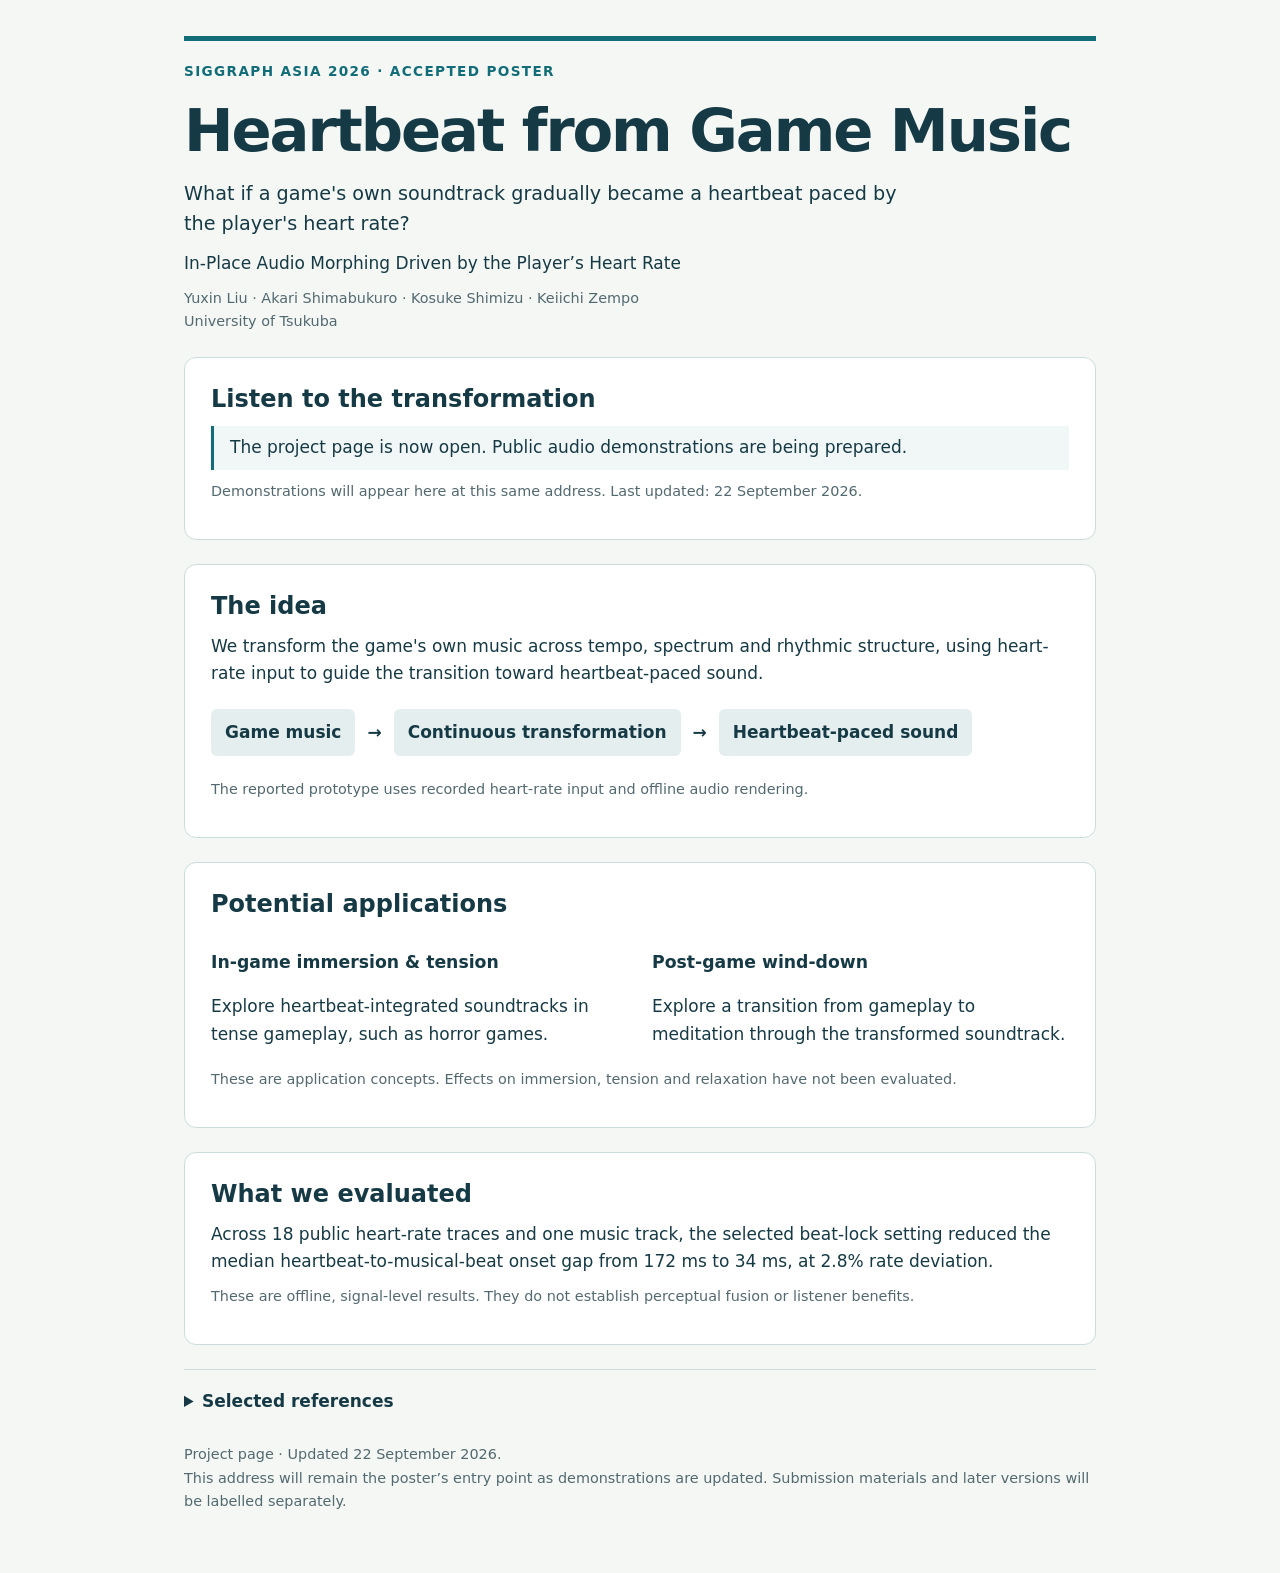
==== index.html @ 66cb7030 "Publish initial ARE project page" ====
<!doctype html>
<html lang="en">
<meta charset="utf-8">
<meta name="viewport" content="width=device-width, initial-scale=1">
<meta name="description" content="Heartbeat from Game Music: a research prototype transforming a game's own soundtrack into heartbeat-paced sound.">
<title>Heartbeat from Game Music</title>
<style>
:root{color-scheme:light;--ink:#163a45;--teal:#126d79;--muted:#536970;--line:#cbdcdd}*{box-sizing:border-box}body{margin:0;background:#f4f7f4;color:var(--ink);font:17px/1.6 system-ui,sans-serif}main{max-width:960px;margin:auto;padding:36px 24px 60px}header{border-top:5px solid var(--teal);padding-top:20px}h1{font-size:clamp(2.2rem,6vw,3.7rem);line-height:1.08;letter-spacing:-.035em;margin:16px 0}h2{font-size:1.5rem;line-height:1.25;margin:0 0 12px}h3{font-size:1.08rem}p{margin:10px 0}.eyebrow{font-size:.85rem;letter-spacing:.1em;text-transform:uppercase;color:var(--teal);font-weight:700}.meta,footer{color:var(--muted);font-size:.9rem}.lead{font-size:1.2rem;max-width:750px}.card{background:white;border:1px solid var(--line);border-radius:12px;padding:26px;margin-top:24px}.flow{display:flex;gap:12px;flex-wrap:wrap;align-items:center;font-weight:650;margin:22px 0}.flow span{padding:10px 14px;background:#e5eeee;border-radius:6px}.grid{display:grid;grid-template-columns:1fr 1fr;gap:24px}a{color:var(--teal);text-underline-offset:3px}a:focus-visible,summary:focus-visible{outline:3px solid #c65d3c;outline-offset:4px}details{margin-top:24px;border-top:1px solid var(--line);padding-top:18px}summary{cursor:pointer;font-weight:650}li{margin:8px 0}footer{margin-top:28px}video{width:100%;background:#10232e;border-radius:6px}.status{border-left:3px solid var(--teal);padding:8px 16px;background:#f1f6f6}@media(max-width:620px){main{padding:24px 16px 40px}.card{padding:20px}.grid{grid-template-columns:1fr;gap:8px}}
</style>
<main>
<header><div class="eyebrow">SIGGRAPH Asia 2026 · Accepted poster</div><h1>Heartbeat from Game Music</h1><p class="lead">What if a game's own soundtrack gradually became a heartbeat paced by the player's heart rate?</p><p>In-Place Audio Morphing Driven by the Player’s Heart Rate</p><p class="meta">Yuxin Liu · Akari Shimabukuro · Kosuke Shimizu · Keiichi Zempo<br>University of Tsukuba</p></header>
<section class="card" aria-labelledby="demo-title"><h2 id="demo-title">Listen to the transformation</h2>
<!-- DEMO START -->
<p class="status">The project page is now open. Public audio demonstrations are being prepared.</p><p class="meta">Demonstrations will appear here at this same address. Last updated: 22 September 2026.</p>
<!-- DEMO END -->
</section>
<section class="card"><h2>The idea</h2><p>We transform the game's own music across tempo, spectrum and rhythmic structure, using heart-rate input to guide the transition toward heartbeat-paced sound.</p><div class="flow" aria-label="Game music transforms continuously into heartbeat-paced sound"><span>Game music</span>→<span>Continuous transformation</span>→<span>Heartbeat-paced sound</span></div><p class="meta">The reported prototype uses recorded heart-rate input and offline audio rendering.</p></section>
<section class="card"><h2>Potential applications</h2><div class="grid"><div><h3>In-game immersion &amp; tension</h3><p>Explore heartbeat-integrated soundtracks in tense gameplay, such as horror games.</p></div><div><h3>Post-game wind-down</h3><p>Explore a transition from gameplay to meditation through the transformed soundtrack.</p></div></div><p class="meta">These are application concepts. Effects on immersion, tension and relaxation have not been evaluated.</p></section>
<section class="card"><h2>What we evaluated</h2><p>Across 18 public heart-rate traces and one music track, the selected beat-lock setting reduced the median heartbeat-to-musical-beat onset gap from 172 ms to 34 ms, at 2.8% rate deviation.</p><p class="meta">These are offline, signal-level results. They do not establish perceptual fusion or listener benefits.</p></section>
<details><summary>Selected references</summary><ol>
<li>Shimabukuro, Ezaki &amp; Zempo (2025). Meditation Support System Utilizing Pseudo-Heartbeat Auditory Feedback to Enhance Cardiac Interoceptive Awareness. AHs ’25. <a href="https://doi.org/10.1145/3745900.3746096">DOI</a></li>
<li>Schmidt et al. (2018). WESAD: A Multimodal Dataset for Wearable Stress and Affect Detection. ICMI.</li>
<li>Healey &amp; Picard (2005). Detecting Stress During Real-World Driving Tasks. Driving-stress recordings (drivedb).</li>
<li>Drake &amp; Botte (1993). Tempo Sensitivity in Auditory Sequences: Evidence for a Multiple-Look Model. Perception &amp; Psychophysics 54, 277–286.</li>
<li>Danielsen et al. (2026). All About That Bass Drum? Asynchrony Effects on the Perceived Timing of Compound Musical Sounds. Annals of the New York Academy of Sciences. <a href="https://doi.org/10.1111/nyas.70306">DOI</a></li>
</ol></details>
<footer>Project page · Updated 22 September 2026.<br>This address will remain the poster’s entry point as demonstrations are updated. Submission materials and later versions will be labelled separately.</footer>
</main>
</html>
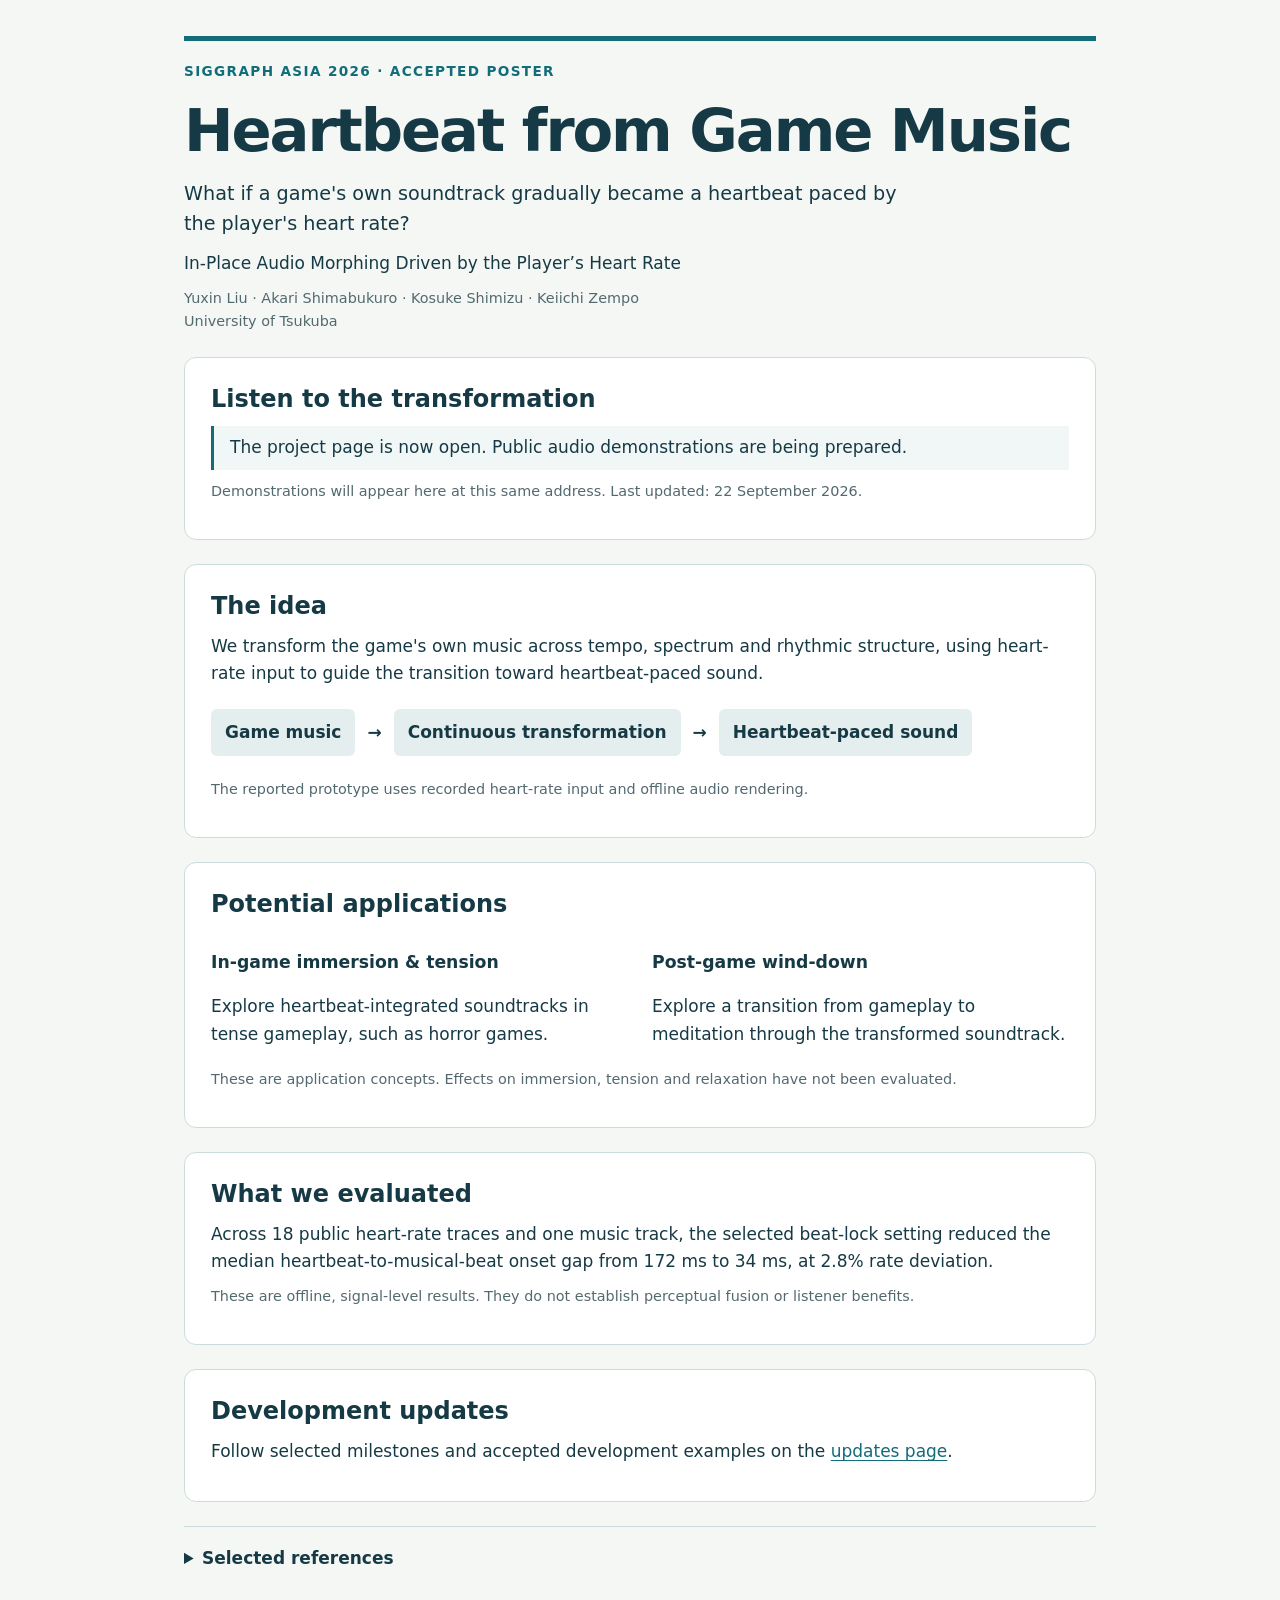
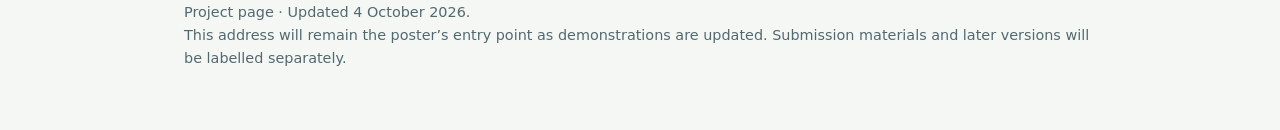
==== commit dbc487a3: "Add selected development milestones and a stable updates page" ====
--- a/index.html
+++ b/index.html
@@ -17,6 +17,7 @@
 <section class="card"><h2>The idea</h2><p>We transform the game's own music across tempo, spectrum and rhythmic structure, using heart-rate input to guide the transition toward heartbeat-paced sound.</p><div class="flow" aria-label="Game music transforms continuously into heartbeat-paced sound"><span>Game music</span>→<span>Continuous transformation</span>→<span>Heartbeat-paced sound</span></div><p class="meta">The reported prototype uses recorded heart-rate input and offline audio rendering.</p></section>
 <section class="card"><h2>Potential applications</h2><div class="grid"><div><h3>In-game immersion &amp; tension</h3><p>Explore heartbeat-integrated soundtracks in tense gameplay, such as horror games.</p></div><div><h3>Post-game wind-down</h3><p>Explore a transition from gameplay to meditation through the transformed soundtrack.</p></div></div><p class="meta">These are application concepts. Effects on immersion, tension and relaxation have not been evaluated.</p></section>
 <section class="card"><h2>What we evaluated</h2><p>Across 18 public heart-rate traces and one music track, the selected beat-lock setting reduced the median heartbeat-to-musical-beat onset gap from 172 ms to 34 ms, at 2.8% rate deviation.</p><p class="meta">These are offline, signal-level results. They do not establish perceptual fusion or listener benefits.</p></section>
+<!-- UPDATES LINK --><section class="card"><h2>Development updates</h2><p>Follow selected milestones and accepted development examples on the <a href="updates.html">updates page</a>.</p></section>
 <details><summary>Selected references</summary><ol>
 <li>Shimabukuro, Ezaki &amp; Zempo (2025). Meditation Support System Utilizing Pseudo-Heartbeat Auditory Feedback to Enhance Cardiac Interoceptive Awareness. AHs ’25. <a href="https://doi.org/10.1145/3745900.3746096">DOI</a></li>
 <li>Schmidt et al. (2018). WESAD: A Multimodal Dataset for Wearable Stress and Affect Detection. ICMI.</li>
@@ -24,6 +25,6 @@
 <li>Drake &amp; Botte (1993). Tempo Sensitivity in Auditory Sequences: Evidence for a Multiple-Look Model. Perception &amp; Psychophysics 54, 277–286.</li>
 <li>Danielsen et al. (2026). All About That Bass Drum? Asynchrony Effects on the Perceived Timing of Compound Musical Sounds. Annals of the New York Academy of Sciences. <a href="https://doi.org/10.1111/nyas.70306">DOI</a></li>
 </ol></details>
-<footer>Project page · Updated 22 September 2026.<br>This address will remain the poster’s entry point as demonstrations are updated. Submission materials and later versions will be labelled separately.</footer>
+<footer>Project page · Updated 4 October 2026.<br>This address will remain the poster’s entry point as demonstrations are updated. Submission materials and later versions will be labelled separately.</footer>
 </main>
-</html>+</html>
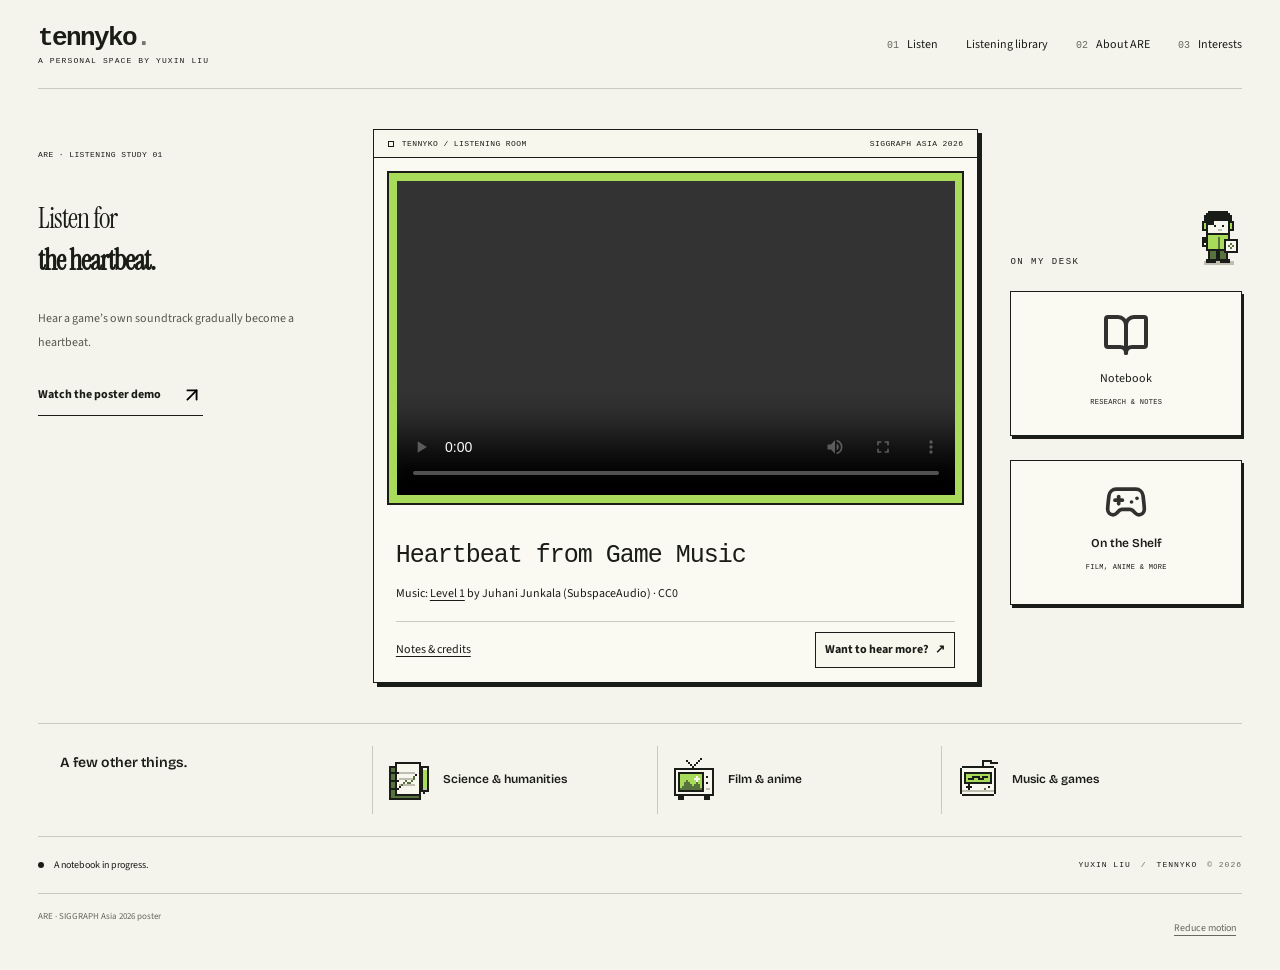
==== commit e9966342: "Publish Sound Desk and approved poster demonstrations" ====
--- a/index.html
+++ b/index.html
@@ -1,30 +1,78 @@
 <!doctype html>
 <html lang="en">
-<meta charset="utf-8">
-<meta name="viewport" content="width=device-width, initial-scale=1">
-<meta name="description" content="Heartbeat from Game Music: a research prototype transforming a game's own soundtrack into heartbeat-paced sound.">
-<title>Heartbeat from Game Music</title>
-<style>
-:root{color-scheme:light;--ink:#163a45;--teal:#126d79;--muted:#536970;--line:#cbdcdd}*{box-sizing:border-box}body{margin:0;background:#f4f7f4;color:var(--ink);font:17px/1.6 system-ui,sans-serif}main{max-width:960px;margin:auto;padding:36px 24px 60px}header{border-top:5px solid var(--teal);padding-top:20px}h1{font-size:clamp(2.2rem,6vw,3.7rem);line-height:1.08;letter-spacing:-.035em;margin:16px 0}h2{font-size:1.5rem;line-height:1.25;margin:0 0 12px}h3{font-size:1.08rem}p{margin:10px 0}.eyebrow{font-size:.85rem;letter-spacing:.1em;text-transform:uppercase;color:var(--teal);font-weight:700}.meta,footer{color:var(--muted);font-size:.9rem}.lead{font-size:1.2rem;max-width:750px}.card{background:white;border:1px solid var(--line);border-radius:12px;padding:26px;margin-top:24px}.flow{display:flex;gap:12px;flex-wrap:wrap;align-items:center;font-weight:650;margin:22px 0}.flow span{padding:10px 14px;background:#e5eeee;border-radius:6px}.grid{display:grid;grid-template-columns:1fr 1fr;gap:24px}a{color:var(--teal);text-underline-offset:3px}a:focus-visible,summary:focus-visible{outline:3px solid #c65d3c;outline-offset:4px}details{margin-top:24px;border-top:1px solid var(--line);padding-top:18px}summary{cursor:pointer;font-weight:650}li{margin:8px 0}footer{margin-top:28px}video{width:100%;background:#10232e;border-radius:6px}.status{border-left:3px solid var(--teal);padding:8px 16px;background:#f1f6f6}@media(max-width:620px){main{padding:24px 16px 40px}.card{padding:20px}.grid{grid-template-columns:1fr;gap:8px}}
-</style>
-<main>
-<header><div class="eyebrow">SIGGRAPH Asia 2026 · Accepted poster</div><h1>Heartbeat from Game Music</h1><p class="lead">What if a game's own soundtrack gradually became a heartbeat paced by the player's heart rate?</p><p>In-Place Audio Morphing Driven by the Player’s Heart Rate</p><p class="meta">Yuxin Liu · Akari Shimabukuro · Kosuke Shimizu · Keiichi Zempo<br>University of Tsukuba</p></header>
-<section class="card" aria-labelledby="demo-title"><h2 id="demo-title">Listen to the transformation</h2>
-<!-- DEMO START -->
-<p class="status">The project page is now open. Public audio demonstrations are being prepared.</p><p class="meta">Demonstrations will appear here at this same address. Last updated: 22 September 2026.</p>
-<!-- DEMO END -->
-</section>
-<section class="card"><h2>The idea</h2><p>We transform the game's own music across tempo, spectrum and rhythmic structure, using heart-rate input to guide the transition toward heartbeat-paced sound.</p><div class="flow" aria-label="Game music transforms continuously into heartbeat-paced sound"><span>Game music</span>→<span>Continuous transformation</span>→<span>Heartbeat-paced sound</span></div><p class="meta">The reported prototype uses recorded heart-rate input and offline audio rendering.</p></section>
-<section class="card"><h2>Potential applications</h2><div class="grid"><div><h3>In-game immersion &amp; tension</h3><p>Explore heartbeat-integrated soundtracks in tense gameplay, such as horror games.</p></div><div><h3>Post-game wind-down</h3><p>Explore a transition from gameplay to meditation through the transformed soundtrack.</p></div></div><p class="meta">These are application concepts. Effects on immersion, tension and relaxation have not been evaluated.</p></section>
-<section class="card"><h2>What we evaluated</h2><p>Across 18 public heart-rate traces and one music track, the selected beat-lock setting reduced the median heartbeat-to-musical-beat onset gap from 172 ms to 34 ms, at 2.8% rate deviation.</p><p class="meta">These are offline, signal-level results. They do not establish perceptual fusion or listener benefits.</p></section>
-<!-- UPDATES LINK --><section class="card"><h2>Development updates</h2><p>Follow selected milestones and accepted development examples on the <a href="updates.html">updates page</a>.</p></section>
-<details><summary>Selected references</summary><ol>
-<li>Shimabukuro, Ezaki &amp; Zempo (2025). Meditation Support System Utilizing Pseudo-Heartbeat Auditory Feedback to Enhance Cardiac Interoceptive Awareness. AHs ’25. <a href="https://doi.org/10.1145/3745900.3746096">DOI</a></li>
-<li>Schmidt et al. (2018). WESAD: A Multimodal Dataset for Wearable Stress and Affect Detection. ICMI.</li>
-<li>Healey &amp; Picard (2005). Detecting Stress During Real-World Driving Tasks. Driving-stress recordings (drivedb).</li>
-<li>Drake &amp; Botte (1993). Tempo Sensitivity in Auditory Sequences: Evidence for a Multiple-Look Model. Perception &amp; Psychophysics 54, 277–286.</li>
-<li>Danielsen et al. (2026). All About That Bass Drum? Asynchrony Effects on the Perceived Timing of Compound Musical Sounds. Annals of the New York Academy of Sciences. <a href="https://doi.org/10.1111/nyas.70306">DOI</a></li>
-</ol></details>
-<footer>Project page · Updated 4 October 2026.<br>This address will remain the poster’s entry point as demonstrations are updated. Submission materials and later versions will be labelled separately.</footer>
-</main>
+<head>
+  <meta charset="utf-8">
+  <meta name="viewport" content="width=device-width,initial-scale=1">
+  <meta name="description" content="Yuxin's personal space for sound experiments, science, films and other interests.">
+  <title>Tennyko — Sound & Other Things</title>
+  <link rel="icon" href="data:,">
+  <link rel="stylesheet" href="style.css?v=20261126-studio">
+  <link rel="stylesheet" href="public.css">
+  <script src="desk-motion.js" defer></script>
+</head>
+<body data-layout="studio">
+<a class="skip" href="#listening">Skip to listening</a>
+<div class="site-shell">
+  <header class="site-header">
+    <a class="wordmark" href="index.html" aria-label="Tennyko home">tennyko<span class="wordmark-dot">.</span><span class="wordmark-caption">A PERSONAL SPACE BY YUXIN LIU</span></a>
+    <nav aria-label="Main navigation">
+      <a href="#listening"><span class="nav-num">01</span> Listen</a>
+      <a href="listening.html">Listening library</a>
+      <a href="project.html"><span class="nav-num">02</span> About ARE</a>
+      <a href="shelf.html"><span class="nav-num">03</span> Interests</a>
+    </nav>
+    <span class="header-note">Notes from a curious mind.<span class="asterisk" aria-hidden="true">✳</span></span>
+  </header>
+
+  <main>
+    <div class="main-composition">
+      <section class="intro">
+        <p class="eyebrow">ARE · LISTENING STUDY 01</p>
+        <h1 class="studio-title">Listen for <span>the heartbeat.</span></h1>
+        <div class="intro-bottom">
+          <p>Hear a game’s own soundtrack gradually become a heartbeat.</p>
+          <a class="text-link" href="#listening">Watch the poster demo <img src="assets/icons/arrow-up-right.svg" alt="" width="22" height="22"></a>
+        </div>
+      </section>
+
+      <section class="listening-panel" id="listening" aria-labelledby="listening-title" tabindex="-1">
+        <div class="studio-window-bar"><span><span class="window-dot"></span> TENNYKO / LISTENING ROOM</span><span>SIGGRAPH ASIA 2026</span></div>
+        <div class="demo-frame">
+          <video class="release-video" controls playsinline preload="metadata" aria-labelledby="listening-title" src="media/poster-demo.mp4"></video>
+        </div>
+        <div class="player-content">
+          <div class="track-heading"><h2 id="listening-title">Heartbeat from Game Music</h2></div>
+          <p class="public-caption">Music: <a class="underlined" href="https://opengameart.org/content/5-chiptunes-action">Level 1</a> by Juhani Junkala (SubspaceAudio) · CC0</p>
+          <div class="player-footer">
+            <a class="underlined" href="project.html">Notes &amp; credits</a>
+            <a href="listening.html">Want to hear more? <span aria-hidden="true">↗</span></a>
+          </div>
+        </div>
+      </section>
+
+      <aside class="desk-side" aria-label="Objects on the desk">
+        <div class="desk-label">
+          ON MY DESK
+          <button type="button" class="desk-mascot" aria-label="Make the desk mascot dance">
+            <img class="mascot-body" src="assets/pixel/desk-mascot.png" alt="" width="48" height="60">
+            <img class="mascot-head" src="assets/pixel/desk-mascot.png" alt="" width="48" height="60">
+          </button>
+        </div>
+        <a class="desk-object notebook" href="notebook.html"><img src="assets/icons/book-open.svg" alt="" width="48" height="48"><span>Notebook</span><small>RESEARCH &amp; NOTES</small></a>
+        <a class="desk-object curiosity" href="shelf.html"><img src="assets/icons/gamepad-2.svg" alt="" width="44" height="44"><span>On the Shelf</span><small>FILM, ANIME &amp; MORE</small></a>
+      </aside>
+    </div>
+
+    <section class="interest-strip" aria-labelledby="interest-heading">
+      <div class="interest-intro"><span class="eyebrow">ALSO ON MY MIND</span><h2 id="interest-heading">A few other things.</h2><p>Different interests. Sometimes connected.</p></div>
+      <a href="shelf.html#science" class="interest-item"><img src="assets/pixel/field-notes.png" alt="" width="48" height="48"><span>Science &amp; humanities<small>QUESTIONS &amp; CONNECTIONS</small></span></a>
+      <a href="shelf.html#film" class="interest-item"><img src="assets/pixel/night-screen.png" alt="" width="48" height="48"><span>Film &amp; anime<small>STORIES &amp; WORLDS</small></span></a>
+      <a href="shelf.html#sound" class="interest-item"><img src="assets/pixel/pocket-sequencer.png" alt="" width="48" height="48"><span>Music &amp; games<small>SOUND &amp; PLAY</small></span></a>
+    </section>
+    <div class="colophon"><p><span class="tiny-dot"></span> A notebook in progress.</p><p>YUXIN LIU <span>/</span> TENNYKO <span>© 2026</span></p></div>
+  </main>
+  <footer class="prototype-footer"><span>ARE · SIGGRAPH Asia 2026 poster</span><button id="motion-toggle" class="motion-toggle" aria-pressed="false">Reduce motion</button></footer>
+</div>
+
+</body>
 </html>
--- a/style.css
+++ b/style.css
@@ -0,0 +1,146 @@
+@charset "UTF-8";
+@import url("assets/fonts/type.css");
+:root{--paper:#f5f4ef;--ink:#242521;--muted:#66685f;--line:#cdcec5;--accent:#d7e0c8;--mono:Consolas,"Courier New",monospace;--sans:Arial,"Microsoft YaHei",sans-serif;--serif:Georgia,"Times New Roman",serif}
+*{box-sizing:border-box}html{scroll-behavior:smooth;scroll-padding-top:80px}body{margin:0;background:var(--paper);color:var(--ink);font:14px/1.6 var(--sans)}button,input{font:inherit}button,a,input{-webkit-tap-highlight-color:transparent}button{cursor:pointer;color:inherit}a{color:inherit;text-decoration:none}button{border:0;background:none}button:disabled{cursor:wait}button:focus-visible,a:focus-visible,input:focus-visible{outline:3px solid #697745;outline-offset:5px}a,button{touch-action:manipulation}img{display:block}button img{pointer-events:none}[hidden]{display:none!important}.sr-only{position:absolute;width:1px;height:1px;overflow:hidden;clip:rect(0,0,0,0)}.skip{position:fixed;top:-90px;left:12px;padding:12px 20px;background:var(--ink);color:white;z-index:20}.skip:focus{top:8px}.tiny-dot{display:inline-block;width:6px;height:6px;border-radius:50%;background:currentColor}.motion-toggle{font:11px var(--sans);min-height:36px;text-decoration:underline;text-underline-offset:4px}.motion-toggle[aria-pressed=true]{font-weight:bold}
+.site-shell{max-width:1480px;margin:auto;padding:0 52px}.site-header{display:flex;align-items:center;gap:40px;border-bottom:1px solid var(--ink);min-height:106px}.wordmark{font:italic bold 38px/.9 var(--serif);letter-spacing:-2px}.wordmark-dot{color:#73796a}.wordmark-caption{display:block;font:8px var(--mono);letter-spacing:1px;margin-top:13px}.site-header nav{display:flex;gap:28px;margin-left:auto}.site-header nav a,.site-header nav button{font:12px var(--sans);padding:12px 0;position:relative}.nav-num{font:10px var(--mono);color:var(--muted);padding-right:6px}.site-header nav a::after,.site-header nav button::after{content:"";position:absolute;height:1px;bottom:6px;left:0;right:100%;background:var(--ink);transition:right .2s}.site-header nav a:hover::after,.site-header nav button:hover::after{right:0}.header-note{font-size:11px;margin-left:20px;display:flex;gap:24px;align-items:center}.asterisk{font-size:40px;line-height:1}
+.main-composition{display:grid;grid-template-columns:minmax(0,1fr) minmax(420px,1fr);gap:70px;padding:50px 0 52px;align-items:center}.eyebrow{font:10px/1.5 var(--mono);letter-spacing:1.6px;margin:0}.intro>.eyebrow{display:flex;gap:12px;align-items:center;margin-bottom:30px;font-size:9px}.intro-bottom{max-width:410px}.intro-bottom p{font-size:13px;line-height:2.1;margin:0 0 20px;color:#56584f}.text-link{display:inline-flex;align-items:center;gap:40px;border-bottom:1px solid var(--ink);padding:9px 0;font-size:13px;font-weight:bold}.text-link img{transition:transform .25s}.text-link:hover img{transform:translate(4px,-4px)}
+.listening-panel{min-width:0;scroll-margin-top:20px}.artwork{background:#252722;color:#f0f0e8;position:relative;overflow:hidden;height:253px;padding:22px 25px;isolation:isolate}.artwork::before{content:"";position:absolute;inset:0;background-image:radial-gradient(#9ca38b55 .65px,transparent .65px);background-size:5px 5px;opacity:.4;z-index:-1}.artwork::after{content:"";position:absolute;width:245px;height:245px;border:1px solid #646959;border-radius:50%;right:-85px;top:-125px;pointer-events:none}.art-top,.art-bottom{display:flex;justify-content:space-between;align-items:center;font:9px/1.3 var(--mono);letter-spacing:1.2px}.art-top img{filter:invert(1);opacity:.7}.art-center{height:151px;position:relative}.wave-wrap{position:absolute;left:17%;right:0;bottom:16px;mix-blend-mode:screen}.wave-wrap img{width:100%;height:100px;object-fit:fill}.art-side{position:absolute;right:8px;top:65px;writing-mode:vertical-rl;font:7px var(--mono);letter-spacing:2px;color:#a7ac9c}.art-bottom{border-top:1px solid #62675a;padding-top:9px;position:relative}.artwork[data-variant=morph]{background:#383e33}.orbit{display:none}.studio-window-bar{display:none}
+.player-content{padding-top:20px}.track-heading{display:flex;align-items:center;justify-content:space-between;gap:12px;margin-bottom:18px}.track-heading .eyebrow{font-size:8px;letter-spacing:1px;color:var(--muted)}.track-heading h2{font:30px/1.3 var(--serif);letter-spacing:-1px;margin:5px 0 0}.variant-picker{display:grid;grid-template-columns:1fr 1fr;border:1px solid var(--ink);gap:0}.variant-picker button{display:flex;align-items:center;gap:10px;min-height:51px;text-align:left;padding:8px 12px;font-size:12px}.variant-picker button+button{border-left:1px solid var(--ink)}.variant-picker button[aria-pressed=true]{background:var(--ink);color:var(--paper)}.variant-picker button:hover:not([aria-pressed=true]){background:#e2e4d9}.variant-letter{font:16px var(--serif)}.variant-picker small{display:block;font:8px var(--mono);opacity:.65;margin-top:2px}.variant-length{font:9px var(--mono);margin-left:auto}.track-note{font-size:11px;color:var(--muted);min-height:36px;margin:12px 0 4px;line-height:1.7}.transport{display:flex;align-items:center;gap:16px}.play-button{display:grid;place-items:center;min-width:44px;height:44px;border:1px solid var(--ink);border-radius:50%;transition:background .2s,transform .2s}.play-button:hover{background:var(--accent);transform:scale(1.04)}.play-button img{width:18px}.scrubber{flex:1;min-width:0}input[type=range]{width:100%;height:24px;margin:0;cursor:pointer;appearance:none;background:transparent}input[type=range]::-webkit-slider-runnable-track{height:2px;background:var(--line)}input[type=range]::-webkit-slider-thumb{appearance:none;height:10px;width:10px;background:var(--ink);border-radius:50%;margin-top:-4px}input[type=range]::-moz-range-track{height:2px;background:var(--line)}input[type=range]::-moz-range-thumb{height:10px;width:10px;background:var(--ink);border:0}.time-row{display:flex;justify-content:space-between;font:9px var(--mono);color:var(--muted)}#play-status{font:10px var(--sans)}.mute-button{padding:10px;min-width:42px}.mute-button[aria-pressed=true]{opacity:.5}.player-footer{display:flex;justify-content:space-between;align-items:center;gap:8px;margin-top:18px;border-top:1px solid var(--line);padding-top:10px;font-size:9px;color:var(--muted)}.player-footer>span{display:flex;gap:7px;align-items:center}.player-footer button{font-size:9px;padding:5px 0}.audio-error{font-size:12px;color:#9d3023;padding:8px;border:1px solid currentColor}.desk-side{display:none}
+.interest-strip{display:grid;grid-template-columns:1.1fr 1fr 1fr 1fr;border-top:1px solid var(--ink);border-bottom:1px solid var(--ink);padding:24px 0;gap:0}.interest-intro{padding-right:15px}.interest-intro .eyebrow{font-size:8px;color:var(--muted)}.interest-intro h2{font-size:16px;font-weight:400;margin:6px 0 3px}.interest-intro p{font-size:10px;color:var(--muted);margin:0}.interest-item{
+  display:flex;align-items:center;gap:10px;min-width:0;min-height:68px;
+  border-left:1px solid var(--line);padding:8px 16px;text-align:left;
+  transition:background .2s;
+}.interest-item>img{
+  flex:none;width:48px;height:48px;image-rendering:pixelated;
+  transition:transform .24s cubic-bezier(.2,.8,.3,1.3);
+}.interest-item>span{font-size:12px}.interest-item small{display:block;font:7px/1.8 var(--mono);color:var(--muted);margin-top:6px;letter-spacing:.5px}.interest-item:hover,.interest-item:focus-visible{background:var(--ink-green,#a7db59)}.interest-item:hover>img,.interest-item:focus-visible>img{transform:translateY(-4px) rotate(-7deg)}
+.interest-item:active{background:var(--ink-green,#a7db59)}.colophon{display:flex;justify-content:space-between;gap:20px;padding:13px 0;font-size:10px}.colophon p{display:flex;gap:10px;align-items:center;margin:0}.colophon p:last-child{font:8px var(--mono);letter-spacing:1px}.colophon p:last-child span{color:var(--muted)}.prototype-footer{font-size:9px;color:var(--muted);border-top:1px solid var(--line);padding:16px 0 24px;display:flex;justify-content:space-between;gap:15px}.prototype-footer button{font-size:10px;white-space:nowrap}
+dialog{width:min(540px,calc(100% - 32px));max-height:85vh;background:var(--paper);color:var(--ink);border:1px solid var(--ink);padding:28px;box-shadow:10px 10px 0 #292b2320}dialog::backdrop{background:#24252180;backdrop-filter:blur(4px)}.dialog-top{display:flex;justify-content:space-between;align-items:center}.dialog-top button{min-width:44px;min-height:44px;display:grid;place-items:center}dialog h2{font-size:27px;font-weight:400;margin:15px 0 22px}#dialog-content{font-size:14px;line-height:1.9;color:#51544a}#dialog-content a{text-decoration:underline;text-underline-offset:3px}#dialog-content ul{padding-left:22px}#dialog-content small{font-size:11px}#dialog-content .dialog-callout{border-left:2px solid #7c866e;padding-left:15px}.dialog-done{margin-top:18px;border-bottom:1px solid var(--ink);padding:10px 0;display:flex;width:100%;justify-content:space-between}
+
+/* B changes the composition into a desktop with a sidebar and an instrument window. */
+body[data-layout=studio]{--paper:#e9ebe4;--line:#bec3b6;--ink:#293025;background-color:var(--paper);background-image:radial-gradient(#aeb5a355 .8px,transparent .8px);background-size:14px 14px}
+[data-layout=studio] .site-shell{max-width:1480px;padding:0 38px}[data-layout=studio] .site-header{min-height:89px;border-bottom:1px solid var(--line)}[data-layout=studio] .wordmark{font:bold 26px var(--mono);letter-spacing:-1.6px}[data-layout=studio] .wordmark-caption{font-size:8px;letter-spacing:1.1px;margin-top:3px}[data-layout=studio] .header-note{display:none}[data-layout=studio] .main-composition{grid-template-columns:minmax(190px,.85fr) minmax(390px,1.7fr) minmax(145px,.65fr);gap:32px;padding:40px 0;align-items:center}[data-layout=studio] .intro{align-self:start;padding-top:18px}[data-layout=studio] .intro>.eyebrow{font-size:8px;letter-spacing:.4px;display:block;line-height:2;max-width:180px;margin-bottom:35px}[data-layout=studio] .studio-title{display:block!important;font:28px/1.5 var(--sans);font-weight:500;letter-spacing:-1px;margin:0 0 25px}[data-layout=studio] .studio-title span{display:block;font-weight:bold}[data-layout=studio] .intro-bottom p{font-size:12px;line-height:2}[data-layout=studio] .intro-bottom p br{display:none}[data-layout=studio] .text-link{font-size:12px;gap:20px}[data-layout=studio] .listening-panel{border:1px solid var(--ink);box-shadow:6px 6px 0 #8e97855c;background:#f6f7ef}[data-layout=studio] .studio-window-bar{display:flex;justify-content:space-between;gap:12px;border-bottom:1px solid var(--ink);padding:9px 14px;font:8px var(--mono);letter-spacing:.4px;background:#dce1d3}[data-layout=studio] .studio-window-bar>span:first-child{display:flex;align-items:center;gap:8px}.window-dot{width:6px;height:6px;border:1px solid var(--ink)}[data-layout=studio] .artwork{margin:13px 13px 0;height:249px;border:1px solid #333a2c;background:#20261d}[data-layout=studio] .artwork::before{background-image:linear-gradient(#ffffff05 1px,transparent 1px);background-size:100% 4px;opacity:1}[data-layout=studio] .artwork::after{display:none}[data-layout=studio] .art-center{height:145px}[data-layout=studio] .orbit{display:block;position:absolute;left:50%;top:50%;width:158px;height:158px;transform:translate(-50%,-50%);border-radius:50%;border:1px solid #899a75;background:repeating-radial-gradient(circle at center,#353e2d 0px,#353e2d 1px,#20261d 2px,#20261d 7px);box-shadow:0 0 0 7px #20261d,0 0 0 8px #59694b}.disc-center{position:absolute;inset:51px;border:1px solid #b2bba6;background:#b2bba6;border-radius:50%}.disc-center::after{content:"";position:absolute;inset:21px;border-radius:50%;background:#20261d}.orbit-label{position:absolute;top:19px;left:29px;font:6px var(--mono);letter-spacing:.8px;color:#c2ccb7}[data-layout=studio] .wave-wrap{left:0;right:0;bottom:17px;opacity:.6}[data-layout=studio] .wave-wrap img{height:100px}[data-layout=studio] .art-bottom{border-top:0}[data-layout=studio] .art-top{font-size:8px}[data-layout=studio] .player-content{padding:18px 22px 14px}[data-layout=studio] .track-heading h2{font:25px var(--mono);letter-spacing:-1px}[data-layout=studio] .track-heading{margin-bottom:14px}[data-layout=studio] .variant-picker button{min-height:48px}[data-layout=studio] .play-button{border-radius:2px;background:#dce3d1;box-shadow:2px 2px 0 #a4ae99}[data-layout=studio] .play-button:hover{transform:translate(-1px,-1px)}[data-layout=studio] .track-note{font-size:10px;margin-top:10px;min-height:34px}[data-layout=studio] .desk-side{display:flex;flex-direction:column;gap:24px;align-self:center;min-width:0}.desk-label{
+  display:flex;align-items:end;justify-content:space-between;gap:4px;
+  font:9px var(--mono);letter-spacing:1.5px;
+}
+.desk-object{display:flex;flex-direction:column;gap:10px;padding:19px 14px;align-items:center;border:1px solid #68735d;min-height:145px;background:#f3f4ec;box-shadow:3px 3px 0 #b7c0ac;transition:transform .2s,box-shadow .2s}.desk-object>span{font-size:12px}.desk-object small{font:7px var(--mono);text-align:center;letter-spacing:.3px}.desk-object img{opacity:.8}.desk-object:hover{transform:translate(-2px,-4px) rotate(-2deg);box-shadow:5px 7px 0 #b7c0ac}.curiosity{background:#dce2d2}.desk-note{position:relative;border-top:1px solid var(--ink);padding-top:12px;transform:rotate(-3deg)}.desk-note p{font-size:11px;line-height:1.8}.desk-note small{font:7px var(--mono);color:var(--muted)}[data-layout=studio] .interest-strip{background:#f4f5ee;padding:22px;border:1px solid var(--line);gap:6px}[data-layout=studio] .interest-intro h2{font-size:14px}[data-layout=studio] .interest-item{padding:8px 12px}[data-layout=studio] .colophon{padding:20px 0}
+
+@media(min-width:1450px){.main-composition{gap:110px}.artwork{height:280px}.art-center{height:178px}}
+@media(max-width:1100px){.site-shell{padding:0 32px}.header-note{display:none}.main-composition{gap:36px;grid-template-columns:minmax(0,1fr) minmax(360px,1fr)}.intro-bottom p{font-size:12px}.interest-item{padding:8px 10px}.interest-item small{font-size:6px}[data-layout=studio] .main-composition{grid-template-columns:minmax(160px,.7fr) minmax(360px,1.6fr);gap:30px}[data-layout=studio] .desk-side{grid-column:1/-1;display:grid;grid-template-columns:150px 1fr 1fr 1fr;align-items:center;gap:20px}[data-layout=studio] .desk-object{min-height:100px;padding:12px;gap:4px}[data-layout=studio] .desk-object img{width:28px;height:28px}[data-layout=studio] .desk-note{border:0}}
+@media(max-width:760px){.motion-toggle{margin-left:auto;font-size:10px}.site-shell,[data-layout=studio] .site-shell{padding:0 20px}.site-header,[data-layout=studio] .site-header{min-height:86px;gap:15px}.wordmark{font-size:29px}.wordmark-caption{font-size:6px;letter-spacing:.5px}.site-header nav{gap:15px}.site-header nav a,.site-header nav button{font-size:11px}.nav-num{display:none}.main-composition{grid-template-columns:1fr;gap:34px;padding:28px 0 30px}.intro>.eyebrow{margin-bottom:18px;font-size:8px}.intro-bottom{max-width:100%;display:flex;gap:20px;align-items:end;justify-content:space-between}.intro-bottom p{font-size:11px;margin:0;max-width:260px}.intro-bottom p br{display:none}.text-link{font-size:11px;gap:8px;white-space:nowrap}.text-link img{width:17px}.artwork{height:235px;padding:18px 22px}.art-center{height:140px}.track-heading h2{font-size:28px}.track-heading .eyebrow{font-size:7px}.interest-strip{grid-template-columns:1fr;gap:18px;padding:22px 0}.interest-intro{padding-bottom:5px}.interest-item{border-left:0;border-top:1px solid var(--line);padding:6px 10px;gap:14px}.interest-item small{font-size:8px;margin-top:2px}.colophon{font-size:9px;align-items:start}.colophon p:first-child{max-width:170px}.colophon p:last-child{font-size:7px;gap:5px}.prototype-footer{font-size:8px;line-height:1.8;align-items:start}.prototype-footer>span{max-width:230px}dialog{padding:20px}dialog h2{font-size:23px}#dialog-content{font-size:13px}[data-layout=studio] .main-composition{grid-template-columns:1fr;gap:25px;padding:26px 0}[data-layout=studio] .intro{padding:0;display:grid;grid-template-columns:1fr;gap:0}[data-layout=studio] .intro>.eyebrow{max-width:none;margin:0 0 12px;font-size:7px;letter-spacing:1px}[data-layout=studio] .studio-title{font-size:26px;margin:0 0 15px;letter-spacing:0}[data-layout=studio] .studio-title br{display:none}[data-layout=studio] .studio-title span{display:inline}[data-layout=studio] .intro-bottom p{font-size:11px;line-height:1.9}[data-layout=studio] .wordmark{font-size:23px}[data-layout=studio] .wordmark-caption{font-size:5px;letter-spacing:.5px}[data-layout=studio] .artwork{height:230px;margin:9px 9px 0;padding:16px}[data-layout=studio] .art-center{height:143px}[data-layout=studio] .player-content{padding:16px}[data-layout=studio] .desk-side{grid-template-columns:1fr 1fr;gap:14px}[data-layout=studio] .desk-label{grid-column:1/-1;margin:12px 0 0}[data-layout=studio] .desk-note{display:none}[data-layout=studio] .desk-object{min-height:110px;gap:8px}[data-layout=studio] .interest-strip{padding:18px}[data-layout=studio] .interest-item{padding:6px 10px}[data-layout=studio] .studio-window-bar{font-size:7px;padding:10px}.variant-picker button{padding:9px;gap:8px}.variant-length{font-size:8px}}
+/* Vinyl revision: the record is the artwork; the measured waveform stays secondary. */
+.tonearm,.record-hint{display:none}
+[data-layout=studio]{--record-paper:#f8f7ee;--ink-green:#a7db59}
+body[data-layout=studio]{--paper:#f5f4ec;--ink:#1a1d17;--line:#c9cabf;background-image:none}
+[data-layout=studio] .studio-window-bar{background:#f8f7ee;font-size:8px}
+[data-layout=studio] .listening-panel{background:#faf9f2;box-shadow:4px 4px 0 var(--ink)}
+[data-layout=studio] .artwork{height:337px;margin:13px 13px 0;padding:17px 22px;background:var(--ink-green);color:var(--ink);border:2px solid var(--ink)}
+[data-layout=studio] .artwork::before{
+  background:radial-gradient(#1a1d1770 .8px,transparent .9px);
+  background-size:5px 5px;
+  mask-image:linear-gradient(141deg,#000 3%,transparent 58%);
+  opacity:.8;
+}
+[data-layout=studio] .art-top{position:relative;z-index:2;font-size:8px;color:var(--ink)}
+[data-layout=studio] .art-top > span{
+  padding:6px 8px;
+  margin-block:-4px;
+  background:var(--record-paper);
+  border:1px solid var(--ink);
+  box-shadow:2px 2px 0 var(--ink);
+  font-weight:bold;
+}
+[data-layout=studio] .art-top img{filter:none;width:20px;height:20px}
+[data-layout=studio] .art-center{height:239px}
+[data-layout=studio] .orbit{left:44%;top:48%;width:224px;height:224px;border:0;padding:0;background:none;box-shadow:0 6px 7px #25251e50;isolation:isolate}
+[data-layout=studio] .orbit:focus-visible{outline-color:#585d46;outline-offset:8px}
+.record-spin{position:absolute;inset:0;border-radius:50%;border:5px solid #191918;background:repeating-radial-gradient(circle at center,#171716 0px,#171716 2px,#33332f 2.5px,#171716 3.2px,#171716 5px);animation:record-turn 8s linear infinite;animation-play-state:paused}
+.record-spin::before{content:"";position:absolute;inset:0;border-radius:50%;background:conic-gradient(from 15deg,transparent 0deg,#ddd8bb25 28deg,transparent 65deg,transparent 170deg,#e6e2cc1a 204deg,transparent 235deg);pointer-events:none}
+.record-label{position:absolute;inset:62px;background:var(--record-paper);border:1px solid #c9c1ac;border-radius:50%;display:flex;align-items:center;flex-direction:column;color:#252623;font-family:var(--mono);overflow:hidden}
+.record-imprint{font-size:5px;letter-spacing:1px;margin-top:12px}
+.record-label strong{font:italic 17px/1 var(--serif);margin-top:4px}
+.record-side{font-size:6px;letter-spacing:1px;margin-top:5px}
+.spindle{width:7px;height:7px;border-radius:50%;background:#b6b5af;border:2px solid #292926;margin-top:5px}
+.record-edition{font-size:4px;letter-spacing:.3px;position:absolute;bottom:12px;white-space:nowrap}
+[data-layout=studio] .artwork[data-variant=morph]{--record-paper:#d9f2ad}
+[data-layout=studio] .artwork[data-playing=true] .record-spin{animation-play-state:running}
+[data-layout=studio] .tonearm{display:block;position:absolute;width:110px;height:190px;top:-8px;right:8px;transform-origin:90px 15px;transform:rotate(-24deg);transition:transform .65s cubic-bezier(.2,.8,.2,1);pointer-events:none;z-index:3}
+.tonearm::before{content:"";position:absolute;right:4px;top:0;width:32px;height:32px;background:#63635b;border:7px solid #aaa89e;border-radius:50%;box-shadow:0 2px 4px #0003}
+.tonearm-rod{position:absolute;right:17px;top:15px;height:144px;width:6px;background:linear-gradient(90deg,#57584e,#c6c5ba,#68695f);transform-origin:3px 0;transform:rotate(21deg);box-shadow:1px 1px 2px #0005}
+.tonearm-head{position:absolute;right:69px;top:143px;width:14px;height:27px;background:#3d3e37;border:1px solid #626358;transform:rotate(21deg)}
+[data-layout=studio] .artwork[data-playing=true] .tonearm{transform:rotate(55deg)}
+[data-layout=studio] .record-hint{display:block;position:absolute;bottom:16px;right:0;padding:3px 6px;background:var(--ink);color:#f8f7ee;font:7px/1.7 var(--mono);letter-spacing:.7px;text-align:left}
+[data-layout=studio] .wave-wrap{left:0;right:37%;height:23px;bottom:-9px;opacity:.9;mix-blend-mode:multiply;filter:brightness(.35)}
+[data-layout=studio] .wave-wrap img{height:23px}
+[data-layout=studio] .art-bottom{color:var(--ink);border-top:1px solid var(--ink);padding-top:9px;font-weight:bold}
+[data-layout=studio] .art-side{display:none}
+[data-layout=studio] .desk-object{background:#faf9f2;box-shadow:2px 3px 0 var(--ink);border-color:var(--ink)}
+[data-layout=studio] .desk-object:hover,[data-layout=studio] .desk-object:focus-visible{background:var(--ink-green);box-shadow:5px 7px 0 var(--ink)}
+[data-layout=studio] .variant-picker button[aria-pressed=true] .variant-letter{color:var(--ink-green)}
+[data-layout=studio] .play-button{background:var(--ink-green);box-shadow:2px 2px 0 var(--ink)}
+[data-layout=studio] .interest-strip{background:transparent;border-left:0;border-right:0}
+[data-layout=studio] .variant-picker small,
+[data-layout=studio] .interest-intro .eyebrow,
+[data-layout=studio] .interest-intro p,
+[data-layout=studio] .interest-item small{display:none}
+
+@media(min-width:761px) and (max-width:1100px){
+  [data-layout=studio] .desk-side{grid-template-columns:150px 1fr 1fr}
+}
+@media(max-width:760px){
+  .site-header nav{flex-wrap:wrap;justify-content:flex-end;gap:0 12px}
+}
+
+@keyframes record-turn{to{transform:rotate(360deg)}}
+@media(max-width:760px){[data-layout=studio] .artwork{height:310px;margin:9px 9px 0;padding:16px}[data-layout=studio] .art-center{height:216px}[data-layout=studio] .orbit{width:202px;height:202px;left:43%;top:49%}.record-label{inset:53px}.record-label strong{font-size:16px}[data-layout=studio] .tonearm{right:-8px;top:1px;transform:rotate(-25deg) scale(.88)}[data-layout=studio] .artwork[data-playing=true] .tonearm{transform:rotate(55deg) scale(.88)}[data-layout=studio] .record-hint{font-size:6px;bottom:10px}}
+@media(prefers-reduced-motion:reduce){html{scroll-behavior:auto}*,*::before,*::after{animation:none!important;transition:none!important}}
+body.reduce-motion *,body.reduce-motion *::before,body.reduce-motion *::after{animation:none!important;transition:none!important}
+html:has(body.reduce-motion){scroll-behavior:auto}
+
+.player-footer{flex-wrap:wrap}
+.player-footer a{
+  display:inline-flex;align-items:center;gap:6px;min-height:36px;padding:4px 9px;
+  border:1px solid var(--ink);background:var(--record-paper);color:var(--ink);font-size:12px;font-weight:bold;
+}
+.player-footer a:hover,.player-footer a:focus-visible{background:var(--ink-green)}
+:root{
+  --display:"Instrument Serif",Georgia,"Times New Roman",serif;
+  --sans:"Source Sans 3",Arial,"Microsoft YaHei",sans-serif;
+  --interest-font:"Bricolage Grotesque",var(--sans);
+}
+[data-layout=studio] .studio-title,.track-heading h2,dialog h2{font-family:var(--display)}
+[data-layout=studio] .interest-intro h2,.interest-item>span,.curiosity>span{
+  font-family:var(--interest-font);font-weight:600;
+}
+.desk-mascot{position:relative;flex:none;padding:0;image-rendering:pixelated}
+.desk-object{text-align:center}
+/* Split the sprite at the neckline so the record sleeve and feet stay put. */
+.mascot-body{clip-path:inset(28px 0 0)}
+.mascot-head{
+  position:absolute;inset:0;clip-path:inset(0 0 32px);
+  transform-origin:50% 36%;animation:var(--mascot-nod,none) 1.2s steps(1,end) infinite;
+}
+.desk-mascot::before,.desk-mascot::after{
+  content:"";position:absolute;z-index:1;top:12px;left:4px;width:12px;height:14px;
+  background:var(--ink);opacity:var(--mascot-notes,0);pointer-events:none;
+  clip-path:polygon(50% 0,100% 0,100% 28.57%,66.67% 28.57%,66.67% 100%,0 100%,0 71.43%,50% 71.43%);
+  --note-drift:-14px;
+  animation:var(--mascot-jump,none) 1.2s steps(5,end) infinite;
+}
+.desk-mascot::after{
+  top:5px;left:auto;right:3px;background:#476923;--note-drift:10px;animation-delay:-.6s;
+}
+.desk-mascot[data-dancing]{--mascot-nod:mascot-nod;--mascot-jump:mascot-note;--mascot-notes:1}
+@media(any-hover:hover){
+  .desk-mascot:hover{--mascot-nod:mascot-nod;--mascot-jump:mascot-note;--mascot-notes:1}
+}
+@keyframes mascot-nod{
+  24%{transform:translateY(2px) rotate(5deg)}
+  50%{transform:none}
+  74%{transform:translateY(2px) rotate(-5deg)}
+}
+@keyframes mascot-note{
+  0%{opacity:0;transform:translate(0,3px)}
+  22%,65%{opacity:1}
+  100%{opacity:0;transform:translate(var(--note-drift),-18px)}
+}
--- a/public.css
+++ b/public.css
@@ -0,0 +1,5 @@
+.release-video{display:block;width:100%;aspect-ratio:16/9;background:var(--ink)}
+.demo-frame{margin:13px;padding:8px;border:2px solid var(--ink);background:var(--ink-green)}
+.underlined{text-decoration:underline;text-underline-offset:3px}
+.player-footer .underlined{display:inline;padding:4px 0;min-height:auto;border:0;background:none;font-weight:400}
+.public-caption{margin:8px 0 0;font-size:12px}
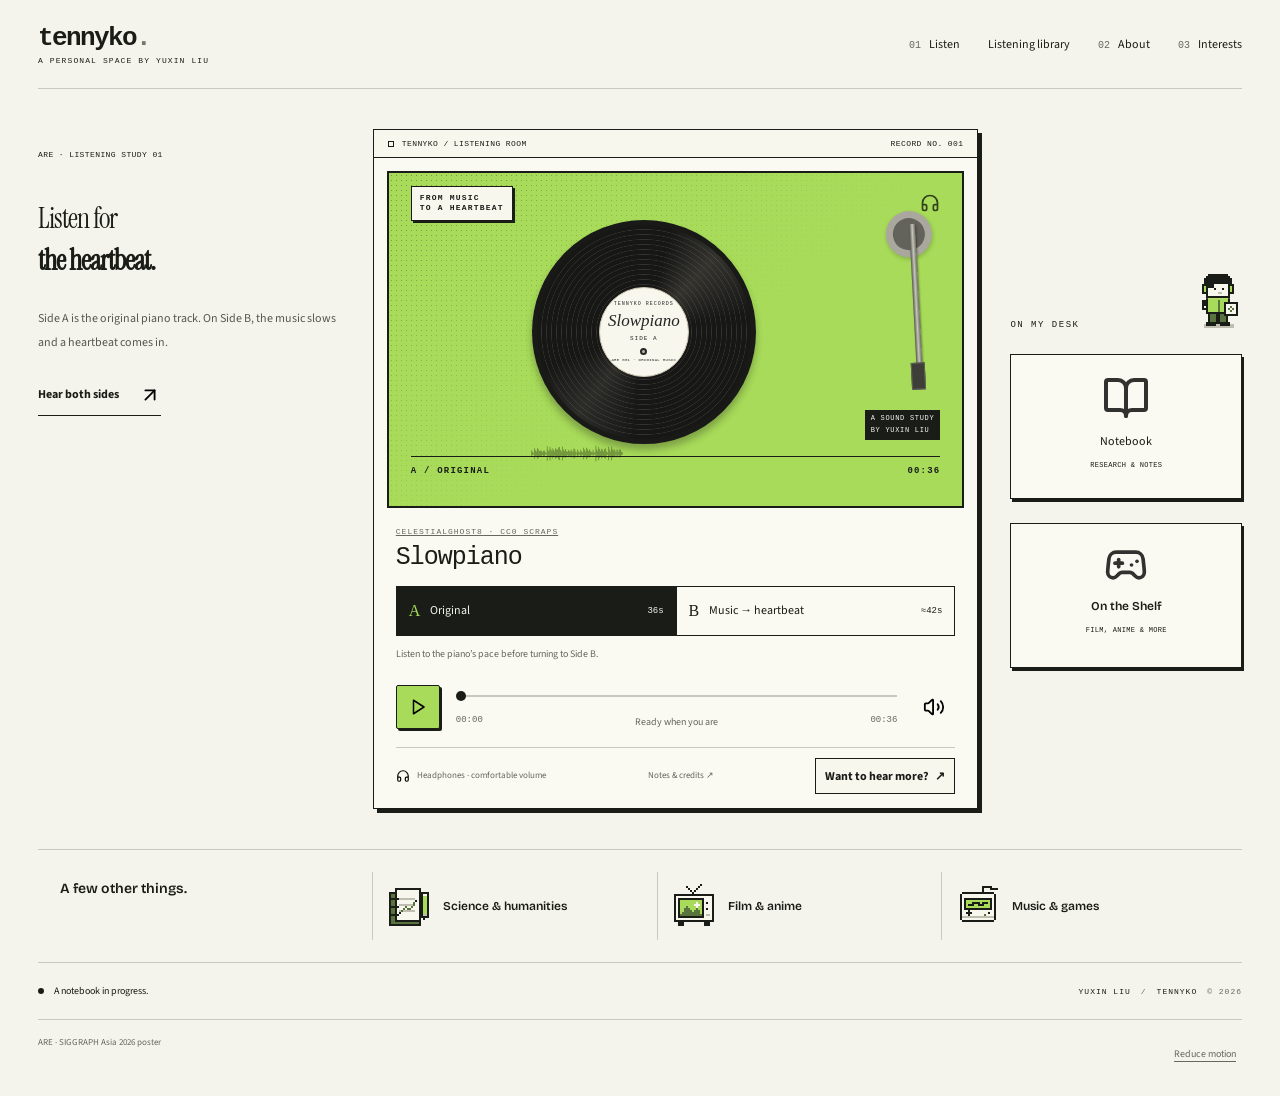
==== commit c3dd86a8: "Lead with the Sound Desk record and expand the listening library" ====
--- a/index.html
+++ b/index.html
@@ -6,9 +6,9 @@
   <meta name="description" content="Yuxin's personal space for sound experiments, science, films and other interests.">
   <title>Tennyko — Sound & Other Things</title>
   <link rel="icon" href="data:,">
-  <link rel="stylesheet" href="style.css?v=20261126-studio">
-  <link rel="stylesheet" href="public.css">
-  <script src="desk-motion.js" defer></script>
+  <link rel="stylesheet" href="style.css?v=20261126-record">
+  <script src="assets/vendor/anime.umd.min.js" defer></script>
+  <script src="app.js?v=20261126-record" defer></script>
 </head>
 <body data-layout="studio">
 <a class="skip" href="#listening">Skip to listening</a>
@@ -18,7 +18,7 @@
     <nav aria-label="Main navigation">
       <a href="#listening"><span class="nav-num">01</span> Listen</a>
       <a href="listening.html">Listening library</a>
-      <a href="project.html"><span class="nav-num">02</span> About ARE</a>
+      <button data-dialog="about"><span class="nav-num">02</span> About</button>
       <a href="shelf.html"><span class="nav-num">03</span> Interests</a>
     </nav>
     <span class="header-note">Notes from a curious mind.<span class="asterisk" aria-hidden="true">✳</span></span>
@@ -30,22 +30,45 @@
         <p class="eyebrow">ARE · LISTENING STUDY 01</p>
         <h1 class="studio-title">Listen for <span>the heartbeat.</span></h1>
         <div class="intro-bottom">
-          <p>Hear a game’s own soundtrack gradually become a heartbeat.</p>
-          <a class="text-link" href="#listening">Watch the poster demo <img src="assets/icons/arrow-up-right.svg" alt="" width="22" height="22"></a>
+          <p>Side A is the original piano track. On Side B, the music slows and a heartbeat comes in.</p>
+          <a class="text-link" href="#listening">Hear both sides <img src="assets/icons/arrow-up-right.svg" alt="" width="22" height="22"></a>
         </div>
       </section>
 
       <section class="listening-panel" id="listening" aria-labelledby="listening-title" tabindex="-1">
-        <div class="studio-window-bar"><span><span class="window-dot"></span> TENNYKO / LISTENING ROOM</span><span>SIGGRAPH ASIA 2026</span></div>
-        <div class="demo-frame">
-          <video class="release-video" controls playsinline preload="metadata" aria-labelledby="listening-title" src="media/poster-demo.mp4"></video>
+        <div class="studio-window-bar"><span><span class="window-dot"></span> TENNYKO / LISTENING ROOM</span><span>RECORD NO. 001</span></div>
+        <div class="artwork" id="artwork" data-variant="original">
+          <div class="art-top"><span>FROM MUSIC<br>TO A HEARTBEAT</span><img src="assets/icons/headphones.svg" alt="" width="28" height="28"></div>
+          <div class="art-center">
+            <button class="orbit" id="record-toggle" aria-label="Play original" title="Play or pause this record">
+              <span class="record-spin" aria-hidden="true"><span class="record-label"><span class="record-imprint">TENNYKO RECORDS</span><strong>Slowpiano</strong><span class="record-side" id="record-side">SIDE A</span><span class="spindle"></span><span class="record-edition">ARE 001 · ORIGINAL MUSIC</span></span></span>
+            </button>
+            <div class="tonearm" aria-hidden="true"><span class="tonearm-rod"></span><span class="tonearm-head"></span></div>
+            <span class="record-hint">A SOUND STUDY<br>BY YUXIN LIU</span>
+            <div class="wave-wrap"><img id="waveform" src="assets/wave-original.svg" alt="Measured amplitude overview of Slowpiano, original version" width="480" height="120"></div>
+          </div>
+          <div class="art-bottom"><span id="art-version">A / ORIGINAL</span><span id="art-duration">00:36</span></div>
+          <div class="art-side" aria-hidden="true">LISTEN CLOSELY — TAKE YOUR TIME</div>
         </div>
         <div class="player-content">
-          <div class="track-heading"><h2 id="listening-title">Heartbeat from Game Music</h2></div>
-          <p class="public-caption">Music: <a class="underlined" href="https://opengameart.org/content/5-chiptunes-action">Level 1</a> by Juhani Junkala (SubspaceAudio) · CC0</p>
+          <div class="track-heading"><div><p class="eyebrow"><a href="https://opengameart.org/content/cc0-scraps" style="text-decoration:underline">CELESTIALGHOST8 · CC0 SCRAPS</a></p><h2 id="listening-title">Slowpiano</h2></div></div>
+          <div class="variant-picker" role="group" aria-label="Audio version">
+            <button data-variant="original" aria-pressed="true"><span class="variant-letter">A</span><span>Original <small>THE SOURCE</small></span><span class="variant-length">36s</span></button>
+            <button data-variant="morph" aria-pressed="false"><span class="variant-letter">B</span><span>Music → heartbeat <small>TRANSFORMED</small></span><span class="variant-length">≈42s</span></button>
+          </div>
+          <p class="track-note" id="track-note">Listen to the piano’s pace before turning to Side B.</p>
+          <audio id="audio" preload="metadata" src="assets/audio/slowpiano-original.wav"></audio>
+          <div class="transport">
+            <button class="play-button" id="play-toggle" aria-label="Play original"><img id="play-icon" src="assets/icons/play.svg" alt="" width="22" height="22"></button>
+            <div class="scrubber"><label class="sr-only" for="seek">Playback position</label><input id="seek" type="range" value="0" min="0" max="36" step="0.1" aria-valuetext="0 of 36 seconds"><div class="time-row"><span id="current-time">00:00</span><span id="play-status" role="status">Ready when you are</span><span id="total-time">00:36</span></div></div>
+            <button class="mute-button" id="mute-toggle" aria-label="Mute" aria-pressed="false"><img id="volume-icon" src="assets/icons/volume-2.svg" alt="" width="22" height="22"></button>
+          </div>
+          <p id="audio-error" class="audio-error" role="alert" hidden></p>
+          <noscript><p>Enable JavaScript to switch versions, or play the files directly below.</p><audio controls src="assets/audio/slowpiano-original.wav"></audio><audio controls src="assets/audio/slowpiano-morph.wav"></audio></noscript>
           <div class="player-footer">
-            <a class="underlined" href="project.html">Notes &amp; credits</a>
-            <a href="listening.html">Want to hear more? <span aria-hidden="true">↗</span></a>
+            <span><img src="assets/icons/headphones.svg" alt="" width="14" height="14"> Headphones · comfortable volume</span>
+            <button data-dialog="credits">Notes &amp; credits <span aria-hidden="true">↗</span></button>
+            <a href="listening.html" aria-label="Want to hear more? Open the listening library">Want to hear more? <span aria-hidden="true">↗</span></a>
           </div>
         </div>
       </section>
@@ -74,5 +97,9 @@
   <footer class="prototype-footer"><span>ARE · SIGGRAPH Asia 2026 poster</span><button id="motion-toggle" class="motion-toggle" aria-pressed="false">Reduce motion</button></footer>
 </div>
 
+<dialog id="info-dialog" aria-labelledby="dialog-title">
+  <div class="dialog-top"><span class="eyebrow" id="dialog-kicker">FIELD NOTES</span><button id="close-dialog" aria-label="Close"><img src="assets/icons/x.svg" alt="" width="22" height="22"></button></div>
+  <h2 id="dialog-title"></h2><div id="dialog-content"></div><button class="dialog-done" id="dialog-done">Back to the studio <span aria-hidden="true">↗</span></button>
+</dialog>
 </body>
 </html>
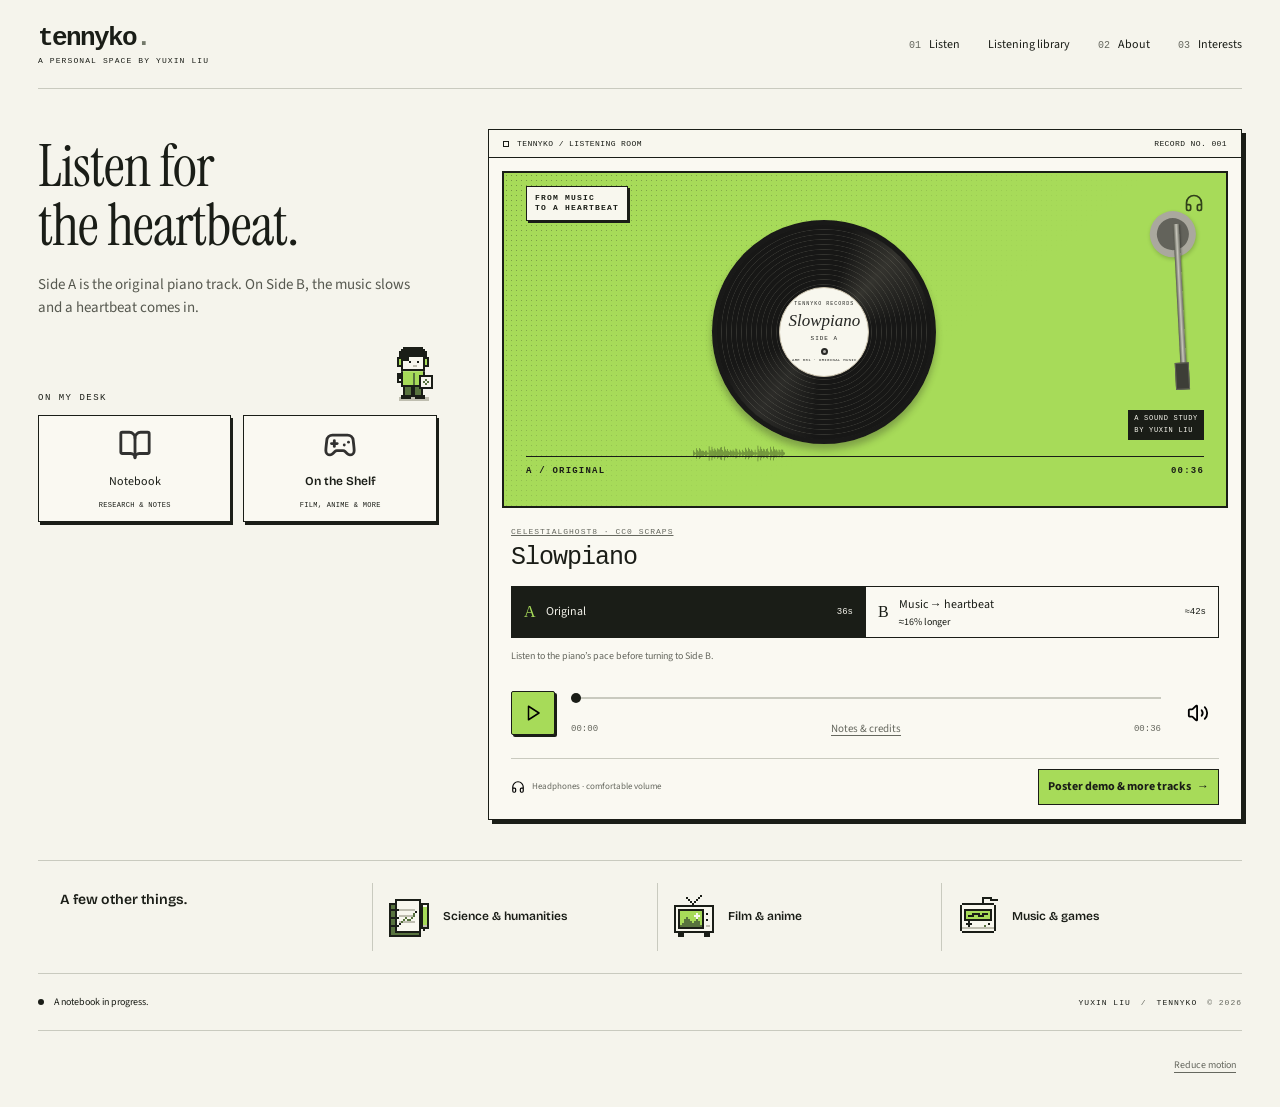
==== commit 279fc5e9: "Refine the Sound Desk layout and listening controls" ====
--- a/index.html
+++ b/index.html
@@ -6,7 +6,7 @@
   <meta name="description" content="Yuxin's personal space for sound experiments, science, films and other interests.">
   <title>Tennyko — Sound & Other Things</title>
   <link rel="icon" href="data:,">
-  <link rel="stylesheet" href="style.css?v=20261126-record">
+  <link rel="stylesheet" href="style.css?v=20261126-layout">
   <script src="assets/vendor/anime.umd.min.js" defer></script>
   <script src="app.js?v=20261126-record" defer></script>
 </head>
@@ -27,11 +27,9 @@
   <main>
     <div class="main-composition">
       <section class="intro">
-        <p class="eyebrow">ARE · LISTENING STUDY 01</p>
         <h1 class="studio-title">Listen for <span>the heartbeat.</span></h1>
         <div class="intro-bottom">
           <p>Side A is the original piano track. On Side B, the music slows and a heartbeat comes in.</p>
-          <a class="text-link" href="#listening">Hear both sides <img src="assets/icons/arrow-up-right.svg" alt="" width="22" height="22"></a>
         </div>
       </section>
 
@@ -53,22 +51,30 @@
         <div class="player-content">
           <div class="track-heading"><div><p class="eyebrow"><a href="https://opengameart.org/content/cc0-scraps" style="text-decoration:underline">CELESTIALGHOST8 · CC0 SCRAPS</a></p><h2 id="listening-title">Slowpiano</h2></div></div>
           <div class="variant-picker" role="group" aria-label="Audio version">
-            <button data-variant="original" aria-pressed="true"><span class="variant-letter">A</span><span>Original <small>THE SOURCE</small></span><span class="variant-length">36s</span></button>
-            <button data-variant="morph" aria-pressed="false"><span class="variant-letter">B</span><span>Music → heartbeat <small>TRANSFORMED</small></span><span class="variant-length">≈42s</span></button>
+            <button data-variant="original" aria-pressed="true"><span class="variant-letter">A</span><span>Original</span><span class="variant-length">36s</span></button>
+            <button data-variant="morph" aria-pressed="false"><span class="variant-letter">B</span><span>Music → heartbeat <span class="variant-stretch">≈16% longer</span></span><span class="variant-length">≈42s</span></button>
           </div>
           <p class="track-note" id="track-note">Listen to the piano’s pace before turning to Side B.</p>
           <audio id="audio" preload="metadata" src="assets/audio/slowpiano-original.wav"></audio>
           <div class="transport">
             <button class="play-button" id="play-toggle" aria-label="Play original"><img id="play-icon" src="assets/icons/play.svg" alt="" width="22" height="22"></button>
-            <div class="scrubber"><label class="sr-only" for="seek">Playback position</label><input id="seek" type="range" value="0" min="0" max="36" step="0.1" aria-valuetext="0 of 36 seconds"><div class="time-row"><span id="current-time">00:00</span><span id="play-status" role="status">Ready when you are</span><span id="total-time">00:36</span></div></div>
+            <div class="scrubber">
+              <label class="sr-only" for="seek">Playback position</label>
+              <input id="seek" type="range" value="0" min="0" max="36" step="0.1" aria-valuetext="0 of 36 seconds">
+              <span id="play-status" class="sr-only" role="status">Ready when you are</span>
+              <div class="time-row">
+                <span id="current-time">00:00</span>
+                <button type="button" data-dialog="credits">Notes &amp; credits</button>
+                <span id="total-time">00:36</span>
+              </div>
+            </div>
             <button class="mute-button" id="mute-toggle" aria-label="Mute" aria-pressed="false"><img id="volume-icon" src="assets/icons/volume-2.svg" alt="" width="22" height="22"></button>
           </div>
           <p id="audio-error" class="audio-error" role="alert" hidden></p>
           <noscript><p>Enable JavaScript to switch versions, or play the files directly below.</p><audio controls src="assets/audio/slowpiano-original.wav"></audio><audio controls src="assets/audio/slowpiano-morph.wav"></audio></noscript>
           <div class="player-footer">
             <span><img src="assets/icons/headphones.svg" alt="" width="14" height="14"> Headphones · comfortable volume</span>
-            <button data-dialog="credits">Notes &amp; credits <span aria-hidden="true">↗</span></button>
-            <a href="listening.html" aria-label="Want to hear more? Open the listening library">Want to hear more? <span aria-hidden="true">↗</span></a>
+            <a href="listening.html">Poster demo &amp; more tracks <span aria-hidden="true">→</span></a>
           </div>
         </div>
       </section>
@@ -94,7 +100,7 @@
     </section>
     <div class="colophon"><p><span class="tiny-dot"></span> A notebook in progress.</p><p>YUXIN LIU <span>/</span> TENNYKO <span>© 2026</span></p></div>
   </main>
-  <footer class="prototype-footer"><span>ARE · SIGGRAPH Asia 2026 poster</span><button id="motion-toggle" class="motion-toggle" aria-pressed="false">Reduce motion</button></footer>
+  <footer class="prototype-footer"><button id="motion-toggle" class="motion-toggle" aria-pressed="false">Reduce motion</button></footer>
 </div>
 
 <dialog id="info-dialog" aria-labelledby="dialog-title">
--- a/style.css
+++ b/style.css
@@ -79,13 +79,30 @@
 [data-layout=studio] .variant-picker button[aria-pressed=true] .variant-letter{color:var(--ink-green)}
 [data-layout=studio] .play-button{background:var(--ink-green);box-shadow:2px 2px 0 var(--ink)}
 [data-layout=studio] .interest-strip{background:transparent;border-left:0;border-right:0}
-[data-layout=studio] .variant-picker small,
 [data-layout=studio] .interest-intro .eyebrow,
 [data-layout=studio] .interest-intro p,
 [data-layout=studio] .interest-item small{display:none}
 
-@media(min-width:761px) and (max-width:1100px){
-  [data-layout=studio] .desk-side{grid-template-columns:150px 1fr 1fr}
+@media(min-width:761px){
+  [data-layout=studio] .main-composition{
+    grid-template-columns:minmax(245px,.82fr) minmax(0,1.55fr);
+    grid-template-areas:"intro player" "desk player";
+    grid-template-rows:auto 1fr;
+    align-items:start;
+    column-gap:clamp(24px,4vw,62px);
+    row-gap:24px;
+  }
+  [data-layout=studio] .intro{grid-area:intro;padding-top:8px}
+  [data-layout=studio] .studio-title{font-size:clamp(38px,4.5vw,66px);line-height:1.03;margin-bottom:17px}
+  [data-layout=studio] .studio-title span{font-weight:inherit}
+  [data-layout=studio] .intro-bottom p{font-size:15px;line-height:1.55;margin-bottom:0}
+  [data-layout=studio] .listening-panel{grid-area:player}
+  [data-layout=studio] .desk-side{
+    grid-area:desk;align-self:start;display:grid;grid-template-columns:repeat(2,minmax(0,1fr));gap:12px;
+  }
+  [data-layout=studio] .desk-label{grid-column:1/-1}
+  [data-layout=studio] .desk-object{min-height:104px;justify-content:center;padding:12px 8px}
+  [data-layout=studio] .desk-object img{width:34px;height:34px}
 }
 @media(max-width:760px){
   .site-header nav{flex-wrap:wrap;justify-content:flex-end;gap:0 12px}
@@ -100,9 +117,13 @@
 .player-footer{flex-wrap:wrap}
 .player-footer a{
   display:inline-flex;align-items:center;gap:6px;min-height:36px;padding:4px 9px;
-  border:1px solid var(--ink);background:var(--record-paper);color:var(--ink);font-size:12px;font-weight:bold;
+  border:1px solid var(--ink);background:var(--ink-green);color:var(--ink);font-size:12px;font-weight:bold;
 }
-.player-footer a:hover,.player-footer a:focus-visible{background:var(--ink-green)}
+.player-footer a:hover,.player-footer a:focus-visible{box-shadow:2px 2px var(--ink)}
+.time-row{align-items:center;gap:6px}
+.time-row button{font:11px var(--sans);padding:4px 0;text-decoration:underline;text-underline-offset:3px}
+.variant-stretch{display:block;font-size:10px;line-height:1.25;margin-top:2px;white-space:nowrap}
+.prototype-footer{justify-content:flex-end}
 :root{
   --display:"Instrument Serif",Georgia,"Times New Roman",serif;
   --sans:"Source Sans 3",Arial,"Microsoft YaHei",sans-serif;
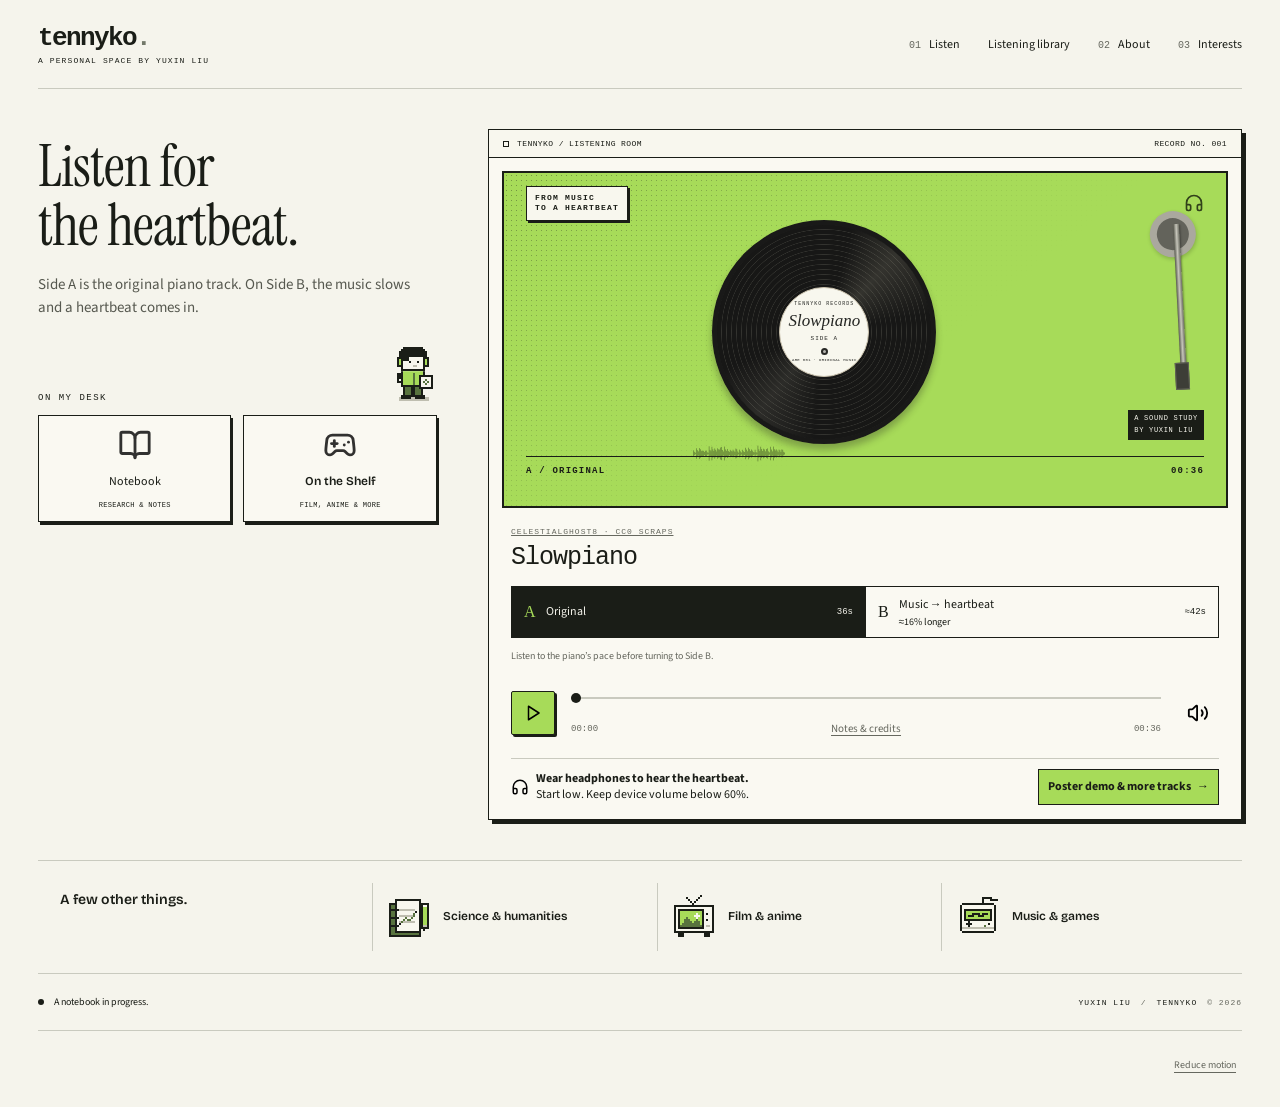
==== commit 2bf62f79: "Add a pixel headphone guide and quieter playback defaults" ====
--- a/index.html
+++ b/index.html
@@ -6,9 +6,9 @@
   <meta name="description" content="Yuxin's personal space for sound experiments, science, films and other interests.">
   <title>Tennyko — Sound & Other Things</title>
   <link rel="icon" href="data:,">
-  <link rel="stylesheet" href="style.css?v=20261126-layout">
+  <link rel="stylesheet" href="style.css?v=20261127-headphones">
   <script src="assets/vendor/anime.umd.min.js" defer></script>
-  <script src="app.js?v=20261126-record" defer></script>
+  <script src="app.js?v=20261127-headphones" defer></script>
 </head>
 <body data-layout="studio">
 <a class="skip" href="#listening">Skip to listening</a>
@@ -73,7 +73,10 @@
           <p id="audio-error" class="audio-error" role="alert" hidden></p>
           <noscript><p>Enable JavaScript to switch versions, or play the files directly below.</p><audio controls src="assets/audio/slowpiano-original.wav"></audio><audio controls src="assets/audio/slowpiano-morph.wav"></audio></noscript>
           <div class="player-footer">
-            <span><img src="assets/icons/headphones.svg" alt="" width="14" height="14"> Headphones · comfortable volume</span>
+            <span class="volume-tip">
+              <img src="assets/icons/headphones.svg" alt="" width="18" height="18">
+              <span><strong>Wear headphones to hear the heartbeat.</strong><br>Start low. Keep device volume below 60%.</span>
+            </span>
             <a href="listening.html">Poster demo &amp; more tracks <span aria-hidden="true">→</span></a>
           </div>
         </div>
--- a/style.css
+++ b/style.css
@@ -115,6 +115,8 @@
 html:has(body.reduce-motion){scroll-behavior:auto}
 
 .player-footer{flex-wrap:wrap}
+.player-footer .volume-tip{font-size:12px;line-height:1.35;color:var(--ink)}
+.volume-tip img{flex:none}
 .player-footer a{
   display:inline-flex;align-items:center;gap:6px;min-height:36px;padding:4px 9px;
   border:1px solid var(--ink);background:var(--ink-green);color:var(--ink);font-size:12px;font-weight:bold;
